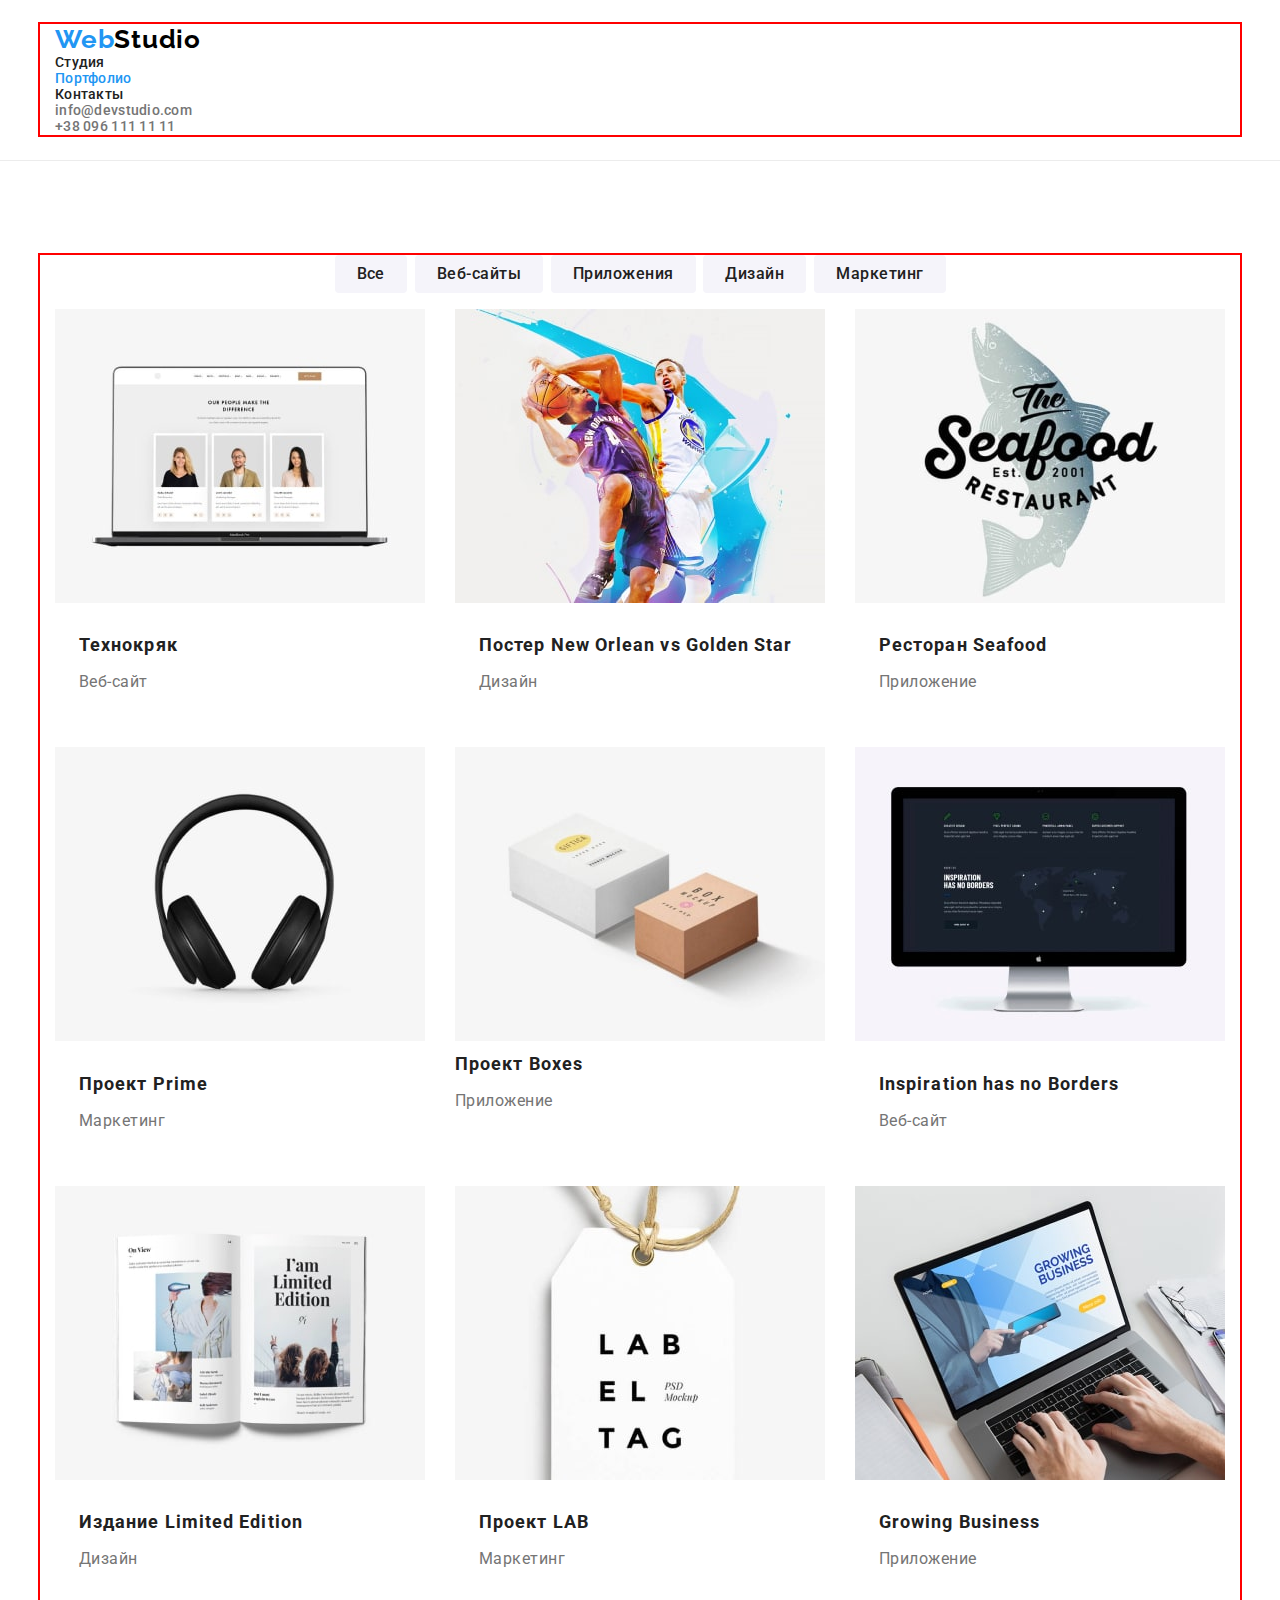
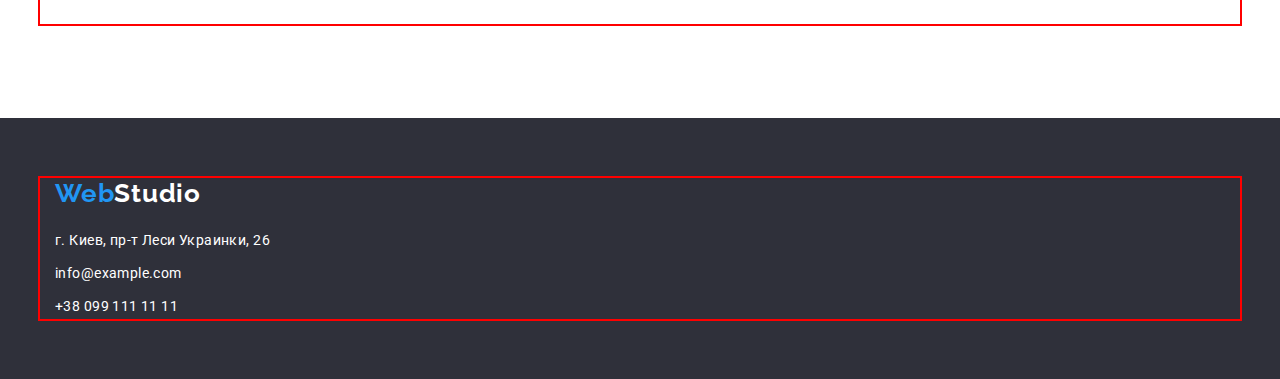
==== portfolio.html @ 2f428618 "Partially added positioning" ====
<!DOCTYPE html>
<html lang="ru">
  <head>
    <meta charset="UTF-8" />
    <meta http-equiv="X-UA-Compatible" content="IE=edge" />
    <meta name="viewport" content="width=device-width, initial-scale=1.0" />
    <title>WebStudio-Portfolio</title>

    <link rel="stylesheet" href="./css/modern-normalize.css" />
    <link rel="stylesheet" href="./css/styles.css" />
    <link rel="preconnect" href="https://fonts.googleapis.com" />
    <link rel="preconnect" href="https://fonts.gstatic.com" crossorigin />
    <link
      href="https://fonts.googleapis.com/css2?family=Raleway:wght@700&family=Roboto:wght@400;500;700;900&display=swap"
      rel="stylesheet"
    />
  </head>
  <body>
    <header>
      <div class="container">
        <nav>
          <a href="./index.html" class="header-logo logo link">
            <span lang="en"> <span class="logo-accent">Web</span>Studio</span>
          </a>

          <ul class="site-nav">
            <li class="site-nav-item">
              <a href="./index.html" class="link">Студия</a>
            </li>
            <li class="site-nav-item">
              <a href="./portfolio.html" class="link current">Портфолио</a>
            </li>
            <li class="site-nav-item">
              <a href="" class="link">Контакты</a>
            </li>
          </ul>
        </nav>
        <ul class="contact-nav">
          <li class="contact-nav-item">
            <a href="mailto:info@devstudio.com" class="link">info@devstudio.com</a>
          </li>
          <li class="contact-nav-item">
            <a href="tel:+380961111111" class="link">+38 096 111 11 11</a>
          </li>
        </ul>
      </div>
    </header>

    <main>
      <section class="portfolio section">
        <div class="container">
          <h1 class="visually-hidden">Портфолио</h1>
          <ul class="portfolio-menu">
            <li><button type="button" class="portfolio-menu-btn button">Все</button></li>
            <li><button type="button" class="portfolio-menu-btn button">Веб-сайты</button></li>
            <li><button type="button" class="portfolio-menu-btn button">Приложения</button></li>
            <li><button type="button" class="portfolio-menu-btn button">Дизайн</button></li>
            <li><button type="button" class="portfolio-menu-btn button">Маркетинг</button></li>
          </ul>
          <h2 class="visually-hidden">Примеры работ</h2>
          <ul class="portfolio-list">
            <li class="portfolio-examples">
              <a href="" target="_blank" class="portfolio-examples-link link">
                <img src="./images/portfolio1.jpg" alt="Технокряк" width="370" height="294" />
                <div class="portfolio-item">
                  <h3 class="portfolio-examples-title">Технокряк</h3>
                  <p class="portfolio-examples-type">Веб-сайт</p>
                </div>
              </a>
            </li>
            <li class="portfolio-examples">
              <a href="" target="_blank" class="portfolio-examples-link link">
                <img
                  src="./images/portfolio2.jpg"
                  alt="Постер New Orlean vs Golden Star"
                  width="370"
                  height="294"
                />
                <div class="portfolio-item">
                  <h3 class="portfolio-examples-title">
                    Постер
                    <span lang="en">New Orlean vs Golden Star</span>
                  </h3>
                  <p class="portfolio-examples-type">Дизайн</p>
                </div>
              </a>
            </li>
            <li class="portfolio-examples">
              <a href="" target="_blank" class="portfolio-examples-link link">
                <img
                  src="./images/portfolio3.jpg"
                  alt="Ресторан Seafood"
                  width="370"
                  height="294"
                />
                <div class="portfolio-item">
                  <h3 class="portfolio-examples-title">
                    Ресторан
                    <span lang="en">Seafood</span>
                  </h3>
                  <p class="portfolio-examples-type">Приложение</p>
                </div>
              </a>
            </li>
            <li class="portfolio-examples">
              <a href="" target="_blank" class="portfolio-examples-link link">
                <img src="./images/portfolio4.jpg" alt="Проект Prime" width="370" height="294" />
                <div class="portfolio-item">
                  <h3 class="portfolio-examples-title">
                    Проект
                    <span lang="en">Prime</span>
                  </h3>
                  <p class="portfolio-examples-type">Маркетинг</p>
                </div>
              </a>
            </li>
            <li class="portfolio-examples">
              <a href="" target="_blank" class="portfolio-examples-link link">
                <img src="./images/portfolio5.jpg" alt="Проект Boxes" width="370" height="294" />
                <div class="c">
                  <h3 class="portfolio-examples-title">
                    Проект
                    <span lang="en">Boxes</span>
                  </h3>
                  <p class="portfolio-examples-type">Приложение</p>
                </div>
              </a>
            </li>
            <li class="portfolio-examples">
              <a href="" target="_blank" class="portfolio-examples-link link">
                <img
                  src="./images/portfolio6.jpg"
                  alt="Inspiration has no Borders"
                  width="370"
                  height="294"
                />
                <div class="portfolio-item">
                  <h3 class="portfolio-examples-title">
                    <span lang="en">Inspiration has no Borders</span>
                  </h3>
                  <p class="portfolio-examples-type">Веб-сайт</p>
                </div>
              </a>
            </li>
            <li class="portfolio-examples">
              <a href="" target="_blank" class="portfolio-examples-link link">
                <img
                  src="./images/portfolio7.jpg"
                  alt="Издание Limited Edition"
                  width="370"
                  height="294"
                />
                <div class="portfolio-item">
                  <h3 class="portfolio-examples-title">
                    Издание
                    <span lang="en">Limited Edition</span>
                  </h3>
                  <p class="portfolio-examples-type">Дизайн</p>
                </div>
              </a>
            </li>
            <li class="portfolio-examples">
              <a href="" target="_blank" class="portfolio-examples-link link">
                <img src="./images/portfolio8.jpg" alt="Проект LAB" width="370" height="294" />
                <div class="portfolio-item">
                  <h3 class="portfolio-examples-title">
                    Проект
                    <span lang="en">LAB</span>
                  </h3>
                  <p class="portfolio-examples-type">Маркетинг</p>
                </div>
              </a>
            </li>
            <li class="portfolio-examples">
              <a href="" target="_blank" class="portfolio-examples-link link">
                <img
                  src="./images/portfolio9.jpg"
                  alt="Growing Business"
                  width="370"
                  height="294"
                />
                <div class="portfolio-item">
                  <h3 class="portfolio-examples-title"><span lang="en">Growing Business</span></h3>
                  <p class="portfolio-examples-type">Приложение</p>
                </div>
              </a>
            </li>
          </ul>
        </div>
      </section>
    </main>

    <!---Footer with logo and address -->
    <footer>
      <div class="container">
        <a href="./index.html" class="footer-logo logo link">
          <span lang="en"> <span class="logo-accent">Web</span>Studio</span>
        </a>
        <address>
          <ul class="contacts-list">
            <li class="contacts-list-item">
              <a
                href="https://goo.gl/maps/QCGhEdVkCdiK2MVh9"
                target="_blank"
                rel="noopener noreferrer nofollow"
                class="contacts-address link"
                >г. Киев, пр-т Леси Украинки, 26</a
              >
            </li>
            <li class="contacts-list-item">
              <a href="mailto:info@example.com" class="contacts-mail link">info@example.com</a>
            </li>
            <li class="contacts-list-item">
              <a href="tel:+380991111111" class="contacts-tel link">+38 099 111 11 11</a>
            </li>
          </ul>
        </address>
      </div>
    </footer>
  </body>
</html>
---- css/styles.css ----
/* --accent-color: #2196F3
--белый: #ffffff
основной цвет заголовков - #212121
основной цвет текста - #757575
вторичный цвет фона - #F5F4FA 
цвет фона hero, footer - #2F303A
*/

:root {
  --accent-color: #2196f3;
  --main-text-color: #757575;
  --main-title-color: #212121;
  --secondary-bgc: #f5f4fa;
}

body {
  font-family: Roboto, sans-serif;
  color: var(--main-text-color);
  background-color: #ffffff;
}

p,
h1,
h2,
h3,
h4,
h5,
h6 {
  margin: 0;
}

ul {
  margin: 0;
  padding-left: 0;
  list-style: none;
}

.link {
  text-decoration: none;
}

.button {
  cursor: pointer;
  font-family: inherit;
  border-radius: 4px;
}

.section {
  padding: 94px 0;
}

.container {
  width: 100%;
  max-width: 1200px;
  margin: 0 auto;
  padding: 0 15px;
  outline: 2px solid red; /* temporary */
}

.visually-hidden {
  position: absolute;
  white-space: nowrap;
  width: 1px;
  height: 1px;
  overflow: hidden;
  border: 0;
  padding: 0;
  clip: rect(0 0 0 0);
  clip-path: inset(50%);
  margin: -1px;
}

.title {
  font-size: 36px;
  line-height: 1.17;
  text-align: center;
  letter-spacing: 0.03em;
  color: var(--main-title-color);
}

/*-------HEADER--------*/
header {
  border-bottom: 1px solid #ececec;
  padding: 24px 0 25px;
}

.logo {
  font-family: 'Raleway', sans-serif;
  font-weight: 700;
  font-size: 26px;
  line-height: 1.19;
  letter-spacing: 0.03em;
}

.header-logo {
  color: #000000;
}

.logo-accent {
  color: var(--accent-color);
}

.site-nav-item,
.contact-nav-item {
  font-weight: 500;
  font-size: 14px;
  line-height: 1.14;
  letter-spacing: 0.02em;
}
.site-nav .link {
  color: #212121;
}
.contact-nav .link {
  color: #757575;
}
.site-nav .link:hover,
.site-nav .link:focus,
.contact-nav .link:hover,
.contact-nav .link:focus {
  color: var(--accent-color);
}

.site-nav .link.current {
  color: var(--accent-color);
}

/* HERO */
.hero {
  background-color: #2f303a;
  padding-top: 200px;
  padding-bottom: 200px;
}

.hero-title {
  font-size: 44px;
  line-height: 1.36;
  text-align: center;
  letter-spacing: 0.06em;
  text-transform: uppercase;
  color: #ffffff;
  margin: 0 auto 30px;
  max-width: 696px;
}
.hero-btn {
  font-weight: 700;
  font-size: 16px;
  line-height: 1.88;
  display: flex;
  align-items: center;
  text-align: center;
  letter-spacing: 0.06em;
  color: #ffffff;
  background-color: var(--accent-color);
  border: none;
  margin: 0 auto;
  padding: 10px 32px;
}

.hero-btn:hover,
.hero-btn:focus {
  background-color: #188ce8;
}

/* Features */

.features-list {
  display: flex;
  justify-content: space-between;
}

.features-item {
  max-width: 270px;
}

.features-list-title {
  font-size: 14px;
  line-height: 1.14;
  letter-spacing: 0.03em;
  text-transform: uppercase;
  color: var(--main-title-color);
  margin-bottom: 10px;
}
.features-list-description {
  font-size: 14px;
  line-height: 1.71;
  letter-spacing: 0.03em;
  color: var(--main-text-color);
}
/* Services */
.services {
  padding-top: 0;
}

.services-title {
  margin-bottom: 50px;
}

.services-list {
  display: flex;
  justify-content: space-between;
}
/* Team */
.team {
  background-color: #f5f4fa;
}
.team-title {
  margin-bottom: 50px;
}

.team-list {
  display: flex;
  justify-content: space-between;
}

.team-members {
  outline: 2px solid blue; /* temporary */
  background-color: #ffffff;
}
.team-members-name {
  font-weight: 500;
  font-size: 16px;
  line-height: 1.19;
  /* text-align: center; */
  letter-spacing: 0.03em;
  color: var(--main-title-color);
  margin-bottom: 10px;
}
.team-members-role {
  font-size: 16px;
  line-height: 1.19;
  /* text-align: center; */
  letter-spacing: 0.03em;
  color: var(--main-text-color);
}

.member-name {
  padding-top: 30px;
  padding-bottom: 30px;
  text-align: center;
}

/* footer */

footer {
  background-color: #2f303a;
  padding-top: 60px;
  padding-bottom: 60px;
}

.footer-logo {
  color: #ffffff;
}
.contacts-list {
  font-style: normal;
  margin-top: 20px;
}
.contacts-list .link {
  color: #ffffff;
}

.contacts-list .link:hover,
.contacts-list .link:focus {
  color: var(--accent-color);
}

.contacts-list-item {
  font-size: 14px;
  line-height: 1.71;
  letter-spacing: 0.03em;
}

.contacts-list-item:not(:last-child) {
  margin-bottom: 9px;
}

.contacts-address {
  color: #ffffff;
}
.contacts-mail,
.contacts-tel {
  color: rgba(255, 255, 255, 0.6);
}

/* portfolio */
.portfolio-menu {
  max-width: 611px;
  margin-left: auto;
  margin-right: auto;
  display: flex;
  justify-content: space-between;
  align-items: center;
}
.portfolio-menu-btn {
  font-weight: 500;
  font-size: 16px;
  line-height: 1.63;
  text-align: center;
  letter-spacing: 0.03em;
  color: #212121;
  background-color: var(--secondary-bgc);
  border: none;
  padding: 6px 22px;
  margin-bottom: 16px;
}

.portfolio-menu-btn:hover,
.portfolio-menu-btn:focus {
  color: #ffffff;
  background-color: var(--accent-color);
}

.portfolio-list {
  display: flex;
  flex-wrap: wrap;
  justify-content: space-between;
}

.portfolio-item {
  padding: 20px 24px;
}
.portfolio-examples {
  margin-bottom: 30px;
}

.portfolio-examples-title {
  font-size: 18px;
  line-height: 2;
  letter-spacing: 0.06em;
  color: var(--main-title-color);
  margin-bottom: 4px;
}
.portfolio-examples-type {
  font-size: 16px;
  line-height: 1.88;
  letter-spacing: 0.03em;
  color: var(--main-text-color);
}
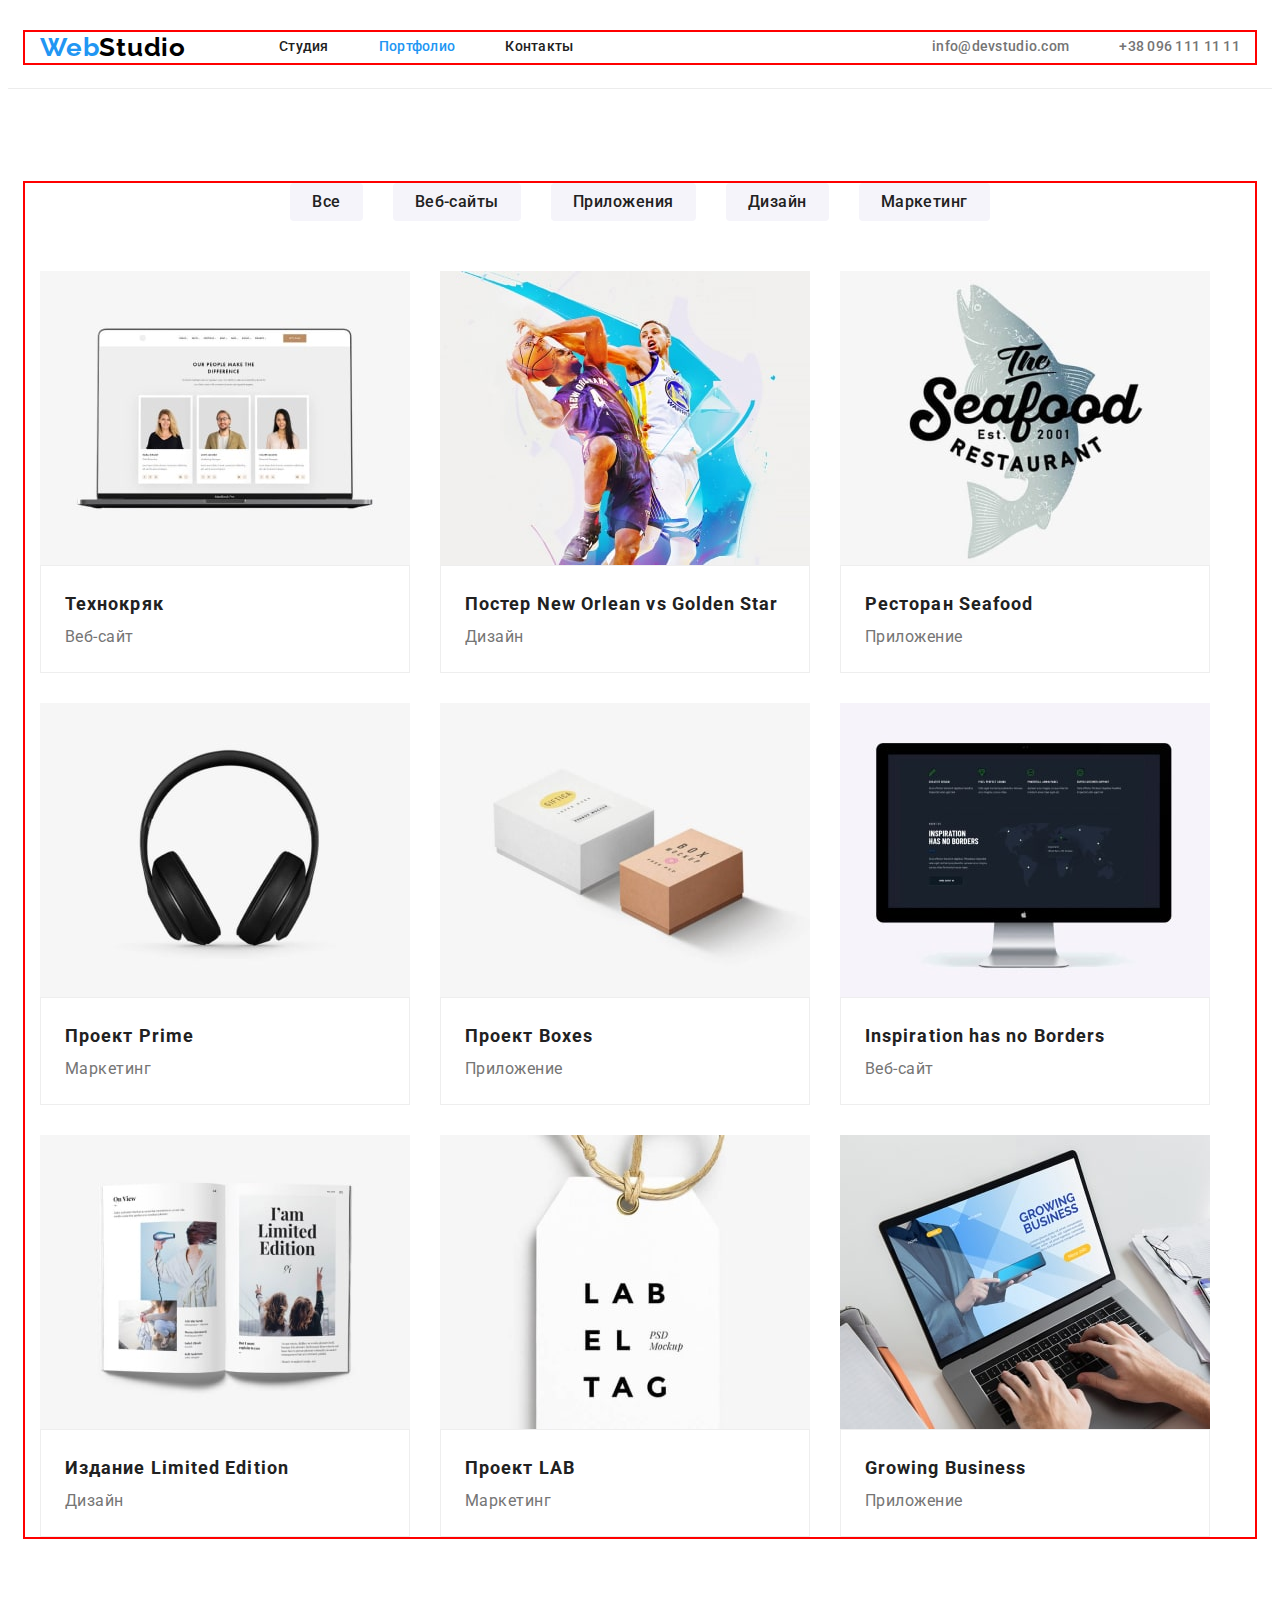
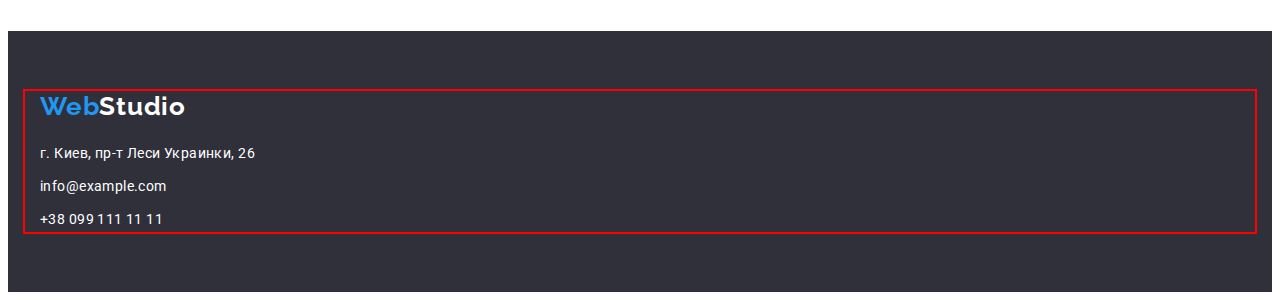
==== commit 940d057c: "Added positioning" ====
--- a/portfolio.html
+++ b/portfolio.html
@@ -6,7 +6,13 @@
     <meta name="viewport" content="width=device-width, initial-scale=1.0" />
     <title>WebStudio-Portfolio</title>
 
-    <link rel="stylesheet" href="./css/modern-normalize.css" />
+    <link
+      rel="stylesheet"
+      href="https://cdnjs.cloudflare.com/ajax/libs/modern-normalize/1.1.0/modern-normalize.min.css"
+      integrity="sha512-wpPYUAdjBVSE4KJnH1VR1HeZfpl1ub8YT/NKx4PuQ5NmX2tKuGu6U/JRp5y+Y8XG2tV+wKQpNHVUX03MfMFn9Q=="
+      crossorigin="anonymous"
+      referrerpolicy="no-referrer"
+    />
     <link rel="stylesheet" href="./css/styles.css" />
     <link rel="preconnect" href="https://fonts.googleapis.com" />
     <link rel="preconnect" href="https://fonts.gstatic.com" crossorigin />
@@ -16,13 +22,12 @@
     />
   </head>
   <body>
-    <header>
-      <div class="container">
+    <header class="header">
+      <div class="container header-container">
+        <a href="./index.html" class="header-logo logo link">
+          <span lang="en"> <span class="logo-accent">Web</span>Studio</span>
+        </a>
         <nav>
-          <a href="./index.html" class="header-logo logo link">
-            <span lang="en"> <span class="logo-accent">Web</span>Studio</span>
-          </a>
-
           <ul class="site-nav">
             <li class="site-nav-item">
               <a href="./index.html" class="link">Студия</a>
@@ -117,7 +122,7 @@
             <li class="portfolio-examples">
               <a href="" target="_blank" class="portfolio-examples-link link">
                 <img src="./images/portfolio5.jpg" alt="Проект Boxes" width="370" height="294" />
-                <div class="c">
+                <div class="portfolio-item">
                   <h3 class="portfolio-examples-title">
                     Проект
                     <span lang="en">Boxes</span>
--- a/css/styles.css
+++ b/css/styles.css
@@ -35,8 +35,13 @@
   list-style: none;
 }
 
+img {
+  display: block;
+}
+
 .link {
   text-decoration: none;
+  display: inline-block;
 }
 
 .button {
@@ -79,11 +84,20 @@
 }
 
 /*-------HEADER--------*/
-header {
+.header {
   border-bottom: 1px solid #ececec;
   padding: 24px 0 25px;
 }
 
+.header-container {
+  display: flex;
+  align-items: center;
+}
+
+.site-nav {
+  display: flex;
+  gap: 50px;
+}
 .logo {
   font-family: 'Raleway', sans-serif;
   font-weight: 700;
@@ -94,12 +108,18 @@
 
 .header-logo {
   color: #000000;
+  margin-right: 93px;
 }
 
 .logo-accent {
   color: var(--accent-color);
 }
 
+.contact-nav {
+  display: flex;
+  margin-left: auto;
+  gap: 50px;
+}
 .site-nav-item,
 .contact-nav-item {
   font-weight: 500;
@@ -145,9 +165,7 @@
   font-weight: 700;
   font-size: 16px;
   line-height: 1.88;
-  display: flex;
-  align-items: center;
-  text-align: center;
+  display: block;
   letter-spacing: 0.06em;
   color: #ffffff;
   background-color: var(--accent-color);
@@ -165,7 +183,7 @@
 
 .features-list {
   display: flex;
-  justify-content: space-between;
+  gap: 30px;
 }
 
 .features-item {
@@ -197,7 +215,7 @@
 
 .services-list {
   display: flex;
-  justify-content: space-between;
+  gap: 30px;
 }
 /* Team */
 .team {
@@ -209,12 +227,15 @@
 
 .team-list {
   display: flex;
-  justify-content: space-between;
+  gap: 30px;
 }
 
 .team-members {
-  outline: 2px solid blue; /* temporary */
+  /* outline: 2px solid blue; temporary */
   background-color: #ffffff;
+  box-shadow: 0px 1px 3px rgba(0, 0, 0, 0.12), 0px 1px 1px rgba(0, 0, 0, 0.14),
+    0px 2px 1px rgba(0, 0, 0, 0.2);
+  border-radius: 0px 0px 4px 4px;
 }
 .team-members-name {
   font-weight: 500;
@@ -283,12 +304,10 @@
 
 /* portfolio */
 .portfolio-menu {
-  max-width: 611px;
-  margin-left: auto;
-  margin-right: auto;
-  display: flex;
-  justify-content: space-between;
-  align-items: center;
+  display: flex;
+  gap: 30px;
+  justify-content: center;
+  margin-bottom: 34px;
 }
 .portfolio-menu-btn {
   font-weight: 500;
@@ -312,14 +331,16 @@
 .portfolio-list {
   display: flex;
   flex-wrap: wrap;
-  justify-content: space-between;
+  gap: 30px;
 }
 
 .portfolio-item {
   padding: 20px 24px;
-}
-.portfolio-examples {
-  margin-bottom: 30px;
+  border: 1px solid #eeeeee;
+}
+
+.portfolio-examples:nth-last-child(-n + 3) {
+  margin-bottom: 0;
 }
 
 .portfolio-examples-title {
@@ -327,8 +348,8 @@
   line-height: 2;
   letter-spacing: 0.06em;
   color: var(--main-title-color);
-  margin-bottom: 4px;
-}
+}
+
 .portfolio-examples-type {
   font-size: 16px;
   line-height: 1.88;
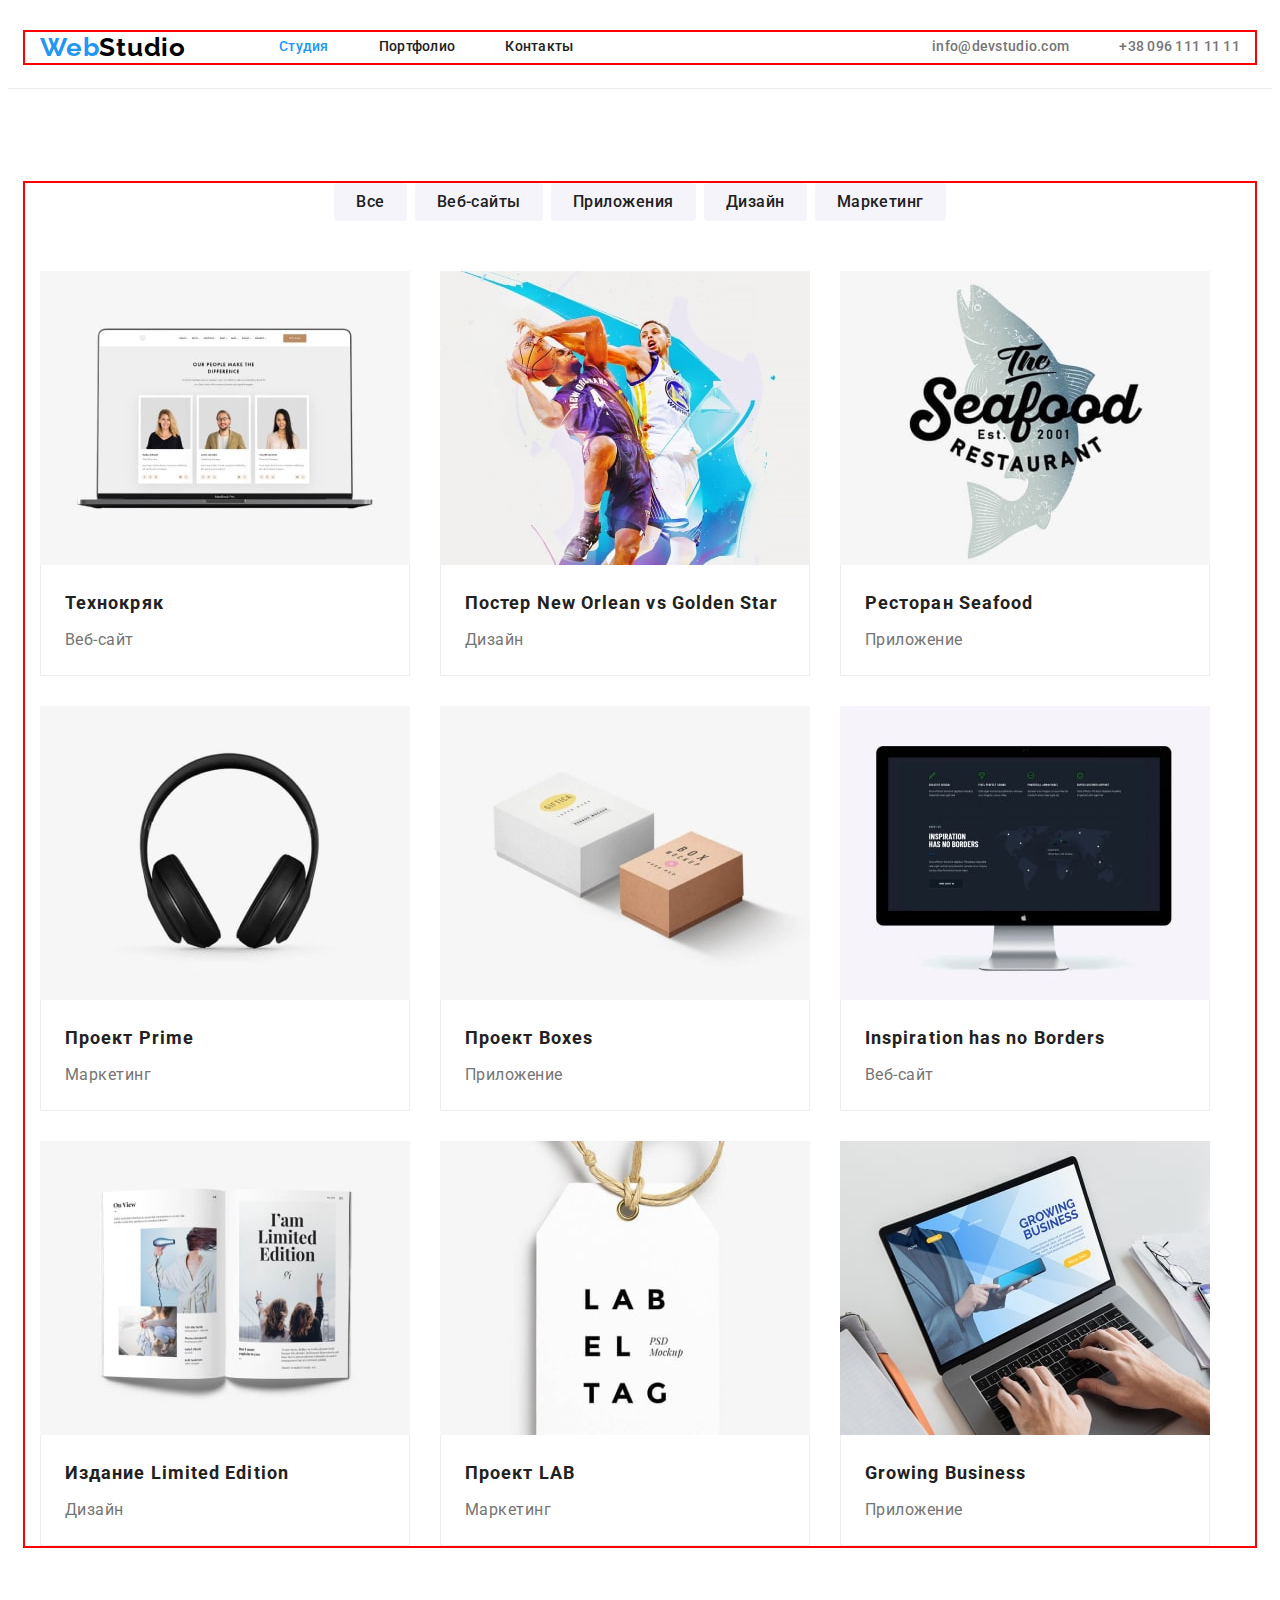
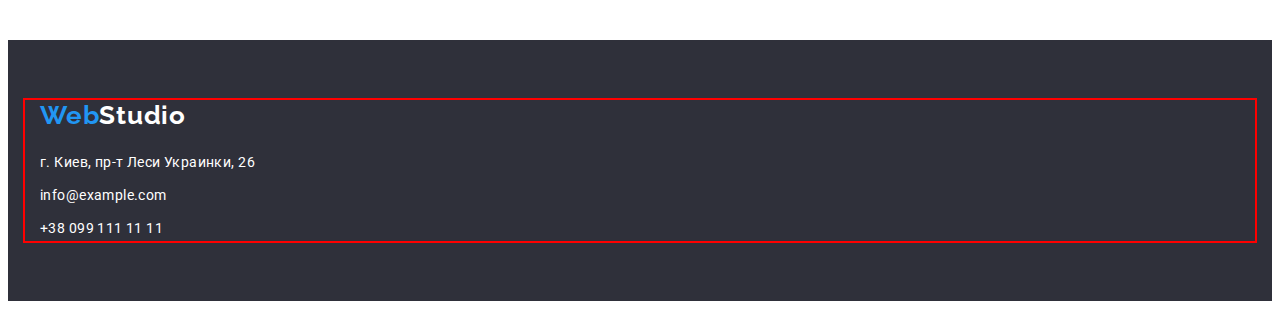
==== commit c0952bef: "Corrected according to comments of mentor" ====
--- a/portfolio.html
+++ b/portfolio.html
@@ -24,16 +24,16 @@
   <body>
     <header class="header">
       <div class="container header-container">
-        <a href="./index.html" class="header-logo logo link">
-          <span lang="en"> <span class="logo-accent">Web</span>Studio</span>
-        </a>
-        <nav>
+        <nav class="site-nav-container">
+          <a href="./index.html" class="header-logo logo link">
+            <span lang="en"> <span class="logo-accent">Web</span>Studio</span>
+          </a>
           <ul class="site-nav">
             <li class="site-nav-item">
-              <a href="./index.html" class="link">Студия</a>
+              <a href="./index.html" class="link current">Студия</a>
             </li>
             <li class="site-nav-item">
-              <a href="./portfolio.html" class="link current">Портфолио</a>
+              <a href="./portfolio.html" class="link">Портфолио</a>
             </li>
             <li class="site-nav-item">
               <a href="" class="link">Контакты</a>
--- a/css/styles.css
+++ b/css/styles.css
@@ -37,11 +37,13 @@
 
 img {
   display: block;
+  max-width: 100%;
+  height: auto;
 }
 
 .link {
   text-decoration: none;
-  display: inline-block;
+  display: block;
 }
 
 .button {
@@ -55,7 +57,6 @@
 }
 
 .container {
-  width: 100%;
   max-width: 1200px;
   margin: 0 auto;
   padding: 0 15px;
@@ -94,6 +95,10 @@
   align-items: center;
 }
 
+.site-nav-container {
+  display: flex;
+  align-items: center;
+}
 .site-nav {
   display: flex;
   gap: 50px;
@@ -186,10 +191,6 @@
   gap: 30px;
 }
 
-.features-item {
-  max-width: 270px;
-}
-
 .features-list-title {
   font-size: 14px;
   line-height: 1.14;
@@ -203,6 +204,7 @@
   line-height: 1.71;
   letter-spacing: 0.03em;
   color: var(--main-text-color);
+  max-width: 270px;
 }
 /* Services */
 .services {
@@ -270,10 +272,10 @@
 
 .footer-logo {
   color: #ffffff;
+  margin-bottom: 20px;
 }
 .contacts-list {
   font-style: normal;
-  margin-top: 20px;
 }
 .contacts-list .link {
   color: #ffffff;
@@ -305,9 +307,9 @@
 /* portfolio */
 .portfolio-menu {
   display: flex;
-  gap: 30px;
+  gap: 8px;
   justify-content: center;
-  margin-bottom: 34px;
+  margin-bottom: 50px;
 }
 .portfolio-menu-btn {
   font-weight: 500;
@@ -319,7 +321,6 @@
   background-color: var(--secondary-bgc);
   border: none;
   padding: 6px 22px;
-  margin-bottom: 16px;
 }
 
 .portfolio-menu-btn:hover,
@@ -337,6 +338,7 @@
 .portfolio-item {
   padding: 20px 24px;
   border: 1px solid #eeeeee;
+  border-top: none;
 }
 
 .portfolio-examples:nth-last-child(-n + 3) {
@@ -348,6 +350,7 @@
   line-height: 2;
   letter-spacing: 0.06em;
   color: var(--main-title-color);
+  margin-bottom: 4px;
 }
 
 .portfolio-examples-type {
